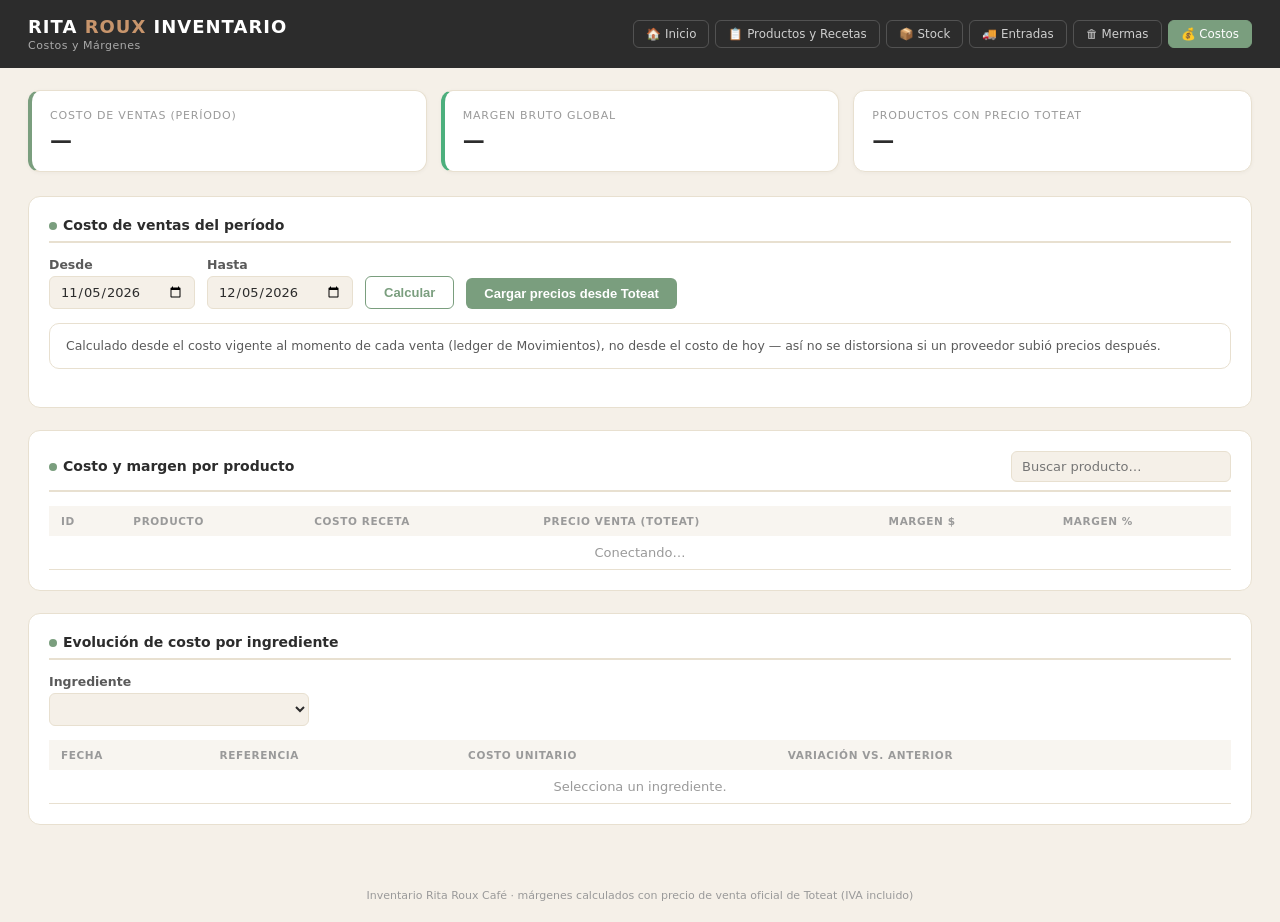
==== costos.html @ f238949b "Add files via upload" ====
<!DOCTYPE html>
<html lang="es">
<head>
<meta charset="UTF-8">
<meta name="viewport" content="width=device-width, initial-scale=1.0">
<title>Costos y Márgenes — Inventario Rita Roux</title>
<link rel="stylesheet" href="theme.css">
</head>
<body>

<header class="app-header">
  <div>
    <div class="logo">Rita <span>Roux</span> Inventario</div>
    <div class="subtitle">Costos y Márgenes</div>
  </div>
  <div class="nav">
    <a href="inicio.html">🏠 Inicio</a>
    <a href="productos-recetas.html">📋 Productos y Recetas</a>
    <a href="stock.html">📦 Stock</a>
    <a href="entradas.html">🚚 Entradas</a>
    <a href="mermas.html">🗑 Mermas</a>
    <a href="costos.html" class="cur">💰 Costos</a>
  </div>
</header>

<div class="container">

  <div class="cards">
    <div class="card accent"><div class="label">Costo de ventas (período)</div><div class="value" id="kpi-costo">—</div></div>
    <div class="card good"><div class="label">Margen bruto global</div><div class="value" id="kpi-margen">—</div></div>
    <div class="card"><div class="label">Productos con precio Toteat</div><div class="value" id="kpi-precios">—</div></div>
  </div>

  <div class="panel">
    <div class="panel-title"><span><span class="dot"></span>Costo de ventas del período</span></div>
    <div class="row">
      <div class="field"><label>Desde</label><input type="date" id="ini"></div>
      <div class="field"><label>Hasta</label><input type="date" id="fin"></div>
      <button class="btn-outline btn" onclick="renderCostoVentas()">Calcular</button>
      <button class="btn" onclick="cargarPreciosToteat()" id="btn-precios">Cargar precios desde Toteat</button>
      <span id="precios-status" style="font-size:12px;color:var(--mid)"></span>
    </div>
    <div class="info-box" style="margin-top:14px">Calculado desde el costo vigente al momento de cada venta (ledger de Movimientos), no desde el costo de hoy — así no se distorsiona si un proveedor subió precios después.</div>
  </div>

  <div class="panel">
    <div class="panel-title">
      <span><span class="dot"></span>Costo y margen por producto</span>
      <input type="text" id="buscar" placeholder="Buscar producto…" style="width:220px" oninput="renderProductos()">
    </div>
    <div class="tbl-wrap">
      <table class="tbl">
        <thead><tr><th>Id</th><th>Producto</th><th class="num">Costo Receta</th><th class="num">Precio Venta (Toteat)</th><th class="num">Margen $</th><th class="num">Margen %</th></tr></thead>
        <tbody id="tbody-prod"><tr><td colspan="6" class="empty">Conectando…</td></tr></tbody>
      </table>
    </div>
  </div>

  <div class="panel">
    <div class="panel-title"><span><span class="dot"></span>Evolución de costo por ingrediente</span></div>
    <div class="row" style="margin-bottom:14px">
      <div class="field" style="width:260px"><label>Ingrediente</label><select id="sel-ing" onchange="renderEvolucion()"></select></div>
    </div>
    <div class="tbl-wrap">
      <table class="tbl">
        <thead><tr><th>Fecha</th><th>Referencia</th><th class="num">Costo Unitario</th><th class="num">Variación vs. anterior</th></tr></thead>
        <tbody id="tbody-evol"><tr><td colspan="4" class="empty">Selecciona un ingrediente.</td></tr></tbody>
      </table>
    </div>
  </div>
</div>

<footer class="app-footer">Inventario Rita Roux Café · márgenes calculados con precio de venta oficial de Toteat (IVA incluido)</footer>

<script src="gsheets.js"></script>
<script>
let RECETAS = {};
let INGREDIENTES = {};
let MOVIMIENTOS = [];
let PRECIOS = {}; // id producto -> price (Toteat)

window.addEventListener('DOMContentLoaded', () => {
  const hoy = new Date();
  document.getElementById('fin').value = hoy.toISOString().slice(0, 10);
  const hace30 = new Date(hoy); hace30.setDate(hoy.getDate() - 30);
  document.getElementById('ini').value = hace30.toISOString().slice(0, 10);
  gsInit(onAuth);
});

async function onAuth() {
  await invInitSheet();
  RECETAS = await invCargarRecetas();
  INGREDIENTES = await invSembrarIngredientesSiVacio(RECETAS);
  MOVIMIENTOS = await invCargarMovimientos();
  llenarSelectIngredientes();
  renderProductos();
  renderCostoVentas();
}

function costoReceta(prod) {
  return (prod.ing || []).reduce((s, i) => s + (parseFloat(String(i.qty).replace(',', '.')) || 0) * (i.costoKilo || 0), 0);
}

async function cargarPreciosToteat() {
  const btn = document.getElementById('btn-precios');
  const status = document.getElementById('precios-status');
  btn.disabled = true; status.textContent = 'Consultando catálogo de Toteat…';
  try {
    const res = await fetch(`${TOTEAT_PROXY_BASE}/api/products`);
    const json = await res.json();
    if (!json.ok) throw new Error(json.msg || 'Error de Toteat');
    PRECIOS = {};
    (json.data || []).forEach(p => { if (!p.isModifier) PRECIOS[String(p.id)] = p.price; });
    status.textContent = `✓ ${Object.keys(PRECIOS).length} precios cargados.`;
    renderProductos();
  } catch (e) {
    status.textContent = '⚠ ' + e.message;
  } finally {
    btn.disabled = false;
  }
}

function renderProductos() {
  const q = (document.getElementById('buscar').value || '').toLowerCase();
  const filas = Object.entries(RECETAS)
    .filter(([pid, p]) => !q || pid.toLowerCase().includes(q) || (p.name || '').toLowerCase().includes(q))
    .map(([pid, p]) => {
      const costo = costoReceta(p);
      const precio = PRECIOS[pid];
      const margenP = precio ? precio - costo : null;
      const margenPct = precio ? (margenP / precio * 100) : null;
      return { pid, nombre: p.name, costo, precio, margenP, margenPct };
    })
    .sort((a, b) => (b.margenPct ?? -999) - (a.margenPct ?? -999));

  document.getElementById('kpi-precios').textContent = Object.keys(PRECIOS).length || '—';

  const conPrecio = filas.filter(f => f.precio);
  if (conPrecio.length) {
    const totalPrecio = conPrecio.reduce((s, f) => s + f.precio, 0);
    const totalMargen = conPrecio.reduce((s, f) => s + f.margenP, 0);
    document.getElementById('kpi-margen').textContent = (totalMargen / totalPrecio * 100).toFixed(1) + '%';
  }

  document.getElementById('tbody-prod').innerHTML = filas.map(f => `
    <tr>
      <td>${f.pid}</td><td>${f.nombre}</td>
      <td class="num">$ ${Math.round(f.costo).toLocaleString('es-CL')}</td>
      <td class="num">${f.precio ? '$ ' + f.precio.toLocaleString('es-CL') : '—'}</td>
      <td class="num">${f.margenP != null ? '$ ' + Math.round(f.margenP).toLocaleString('es-CL') : '—'}</td>
      <td class="num">${f.margenPct != null ? '<span class="pill ' + (f.margenPct >= 70 ? 'ok' : f.margenPct >= 50 ? 'warn' : 'bad') + '">' + f.margenPct.toFixed(1) + '%</span>' : '—'}</td>
    </tr>`).join('') || '<tr><td colspan="6" class="empty">Sin productos.</td></tr>';
}

function renderCostoVentas() {
  const ini = document.getElementById('ini').value;
  const fin = document.getElementById('fin').value;
  const ventas = MOVIMIENTOS.filter(m => {
    if (m.tipo !== MOV.VENTA) return false;
    const f = (m.fecha || '').slice(0, 10);
    return (!ini || f >= ini) && (!fin || f <= fin);
  });
  const total = ventas.reduce((s, m) => s + Math.abs(m.cantidad) * (m.costoUnitario || 0), 0);
  document.getElementById('kpi-costo').textContent = '$ ' + Math.round(total).toLocaleString('es-CL');
}

function llenarSelectIngredientes() {
  const sel = document.getElementById('sel-ing');
  sel.innerHTML = '<option value="">— Selecciona —</option>' + Object.values(INGREDIENTES).sort((a, b) => a.nombre.localeCompare(b.nombre)).map(i => `<option value="${i.id}">${i.nombre}</option>`).join('');
}

function renderEvolucion() {
  const idIng = document.getElementById('sel-ing').value;
  if (!idIng) { document.getElementById('tbody-evol').innerHTML = '<tr><td colspan="4" class="empty">Selecciona un ingrediente.</td></tr>'; return; }
  const hist = MOVIMIENTOS.filter(m => m.idIngrediente === idIng && m.tipo === MOV.ENTRADA && m.costoUnitario)
    .sort((a, b) => a.fecha.localeCompare(b.fecha));

  let anterior = null;
  const filas = hist.map(m => {
    const variacion = anterior ? ((m.costoUnitario - anterior) / anterior * 100) : null;
    anterior = m.costoUnitario;
    return { ...m, variacion };
  });

  document.getElementById('tbody-evol').innerHTML = filas.map(m => `
    <tr>
      <td>${(m.fecha || '').slice(0, 10)}</td><td>${m.referencia}</td>
      <td class="num">$ ${Math.round(m.costoUnitario).toLocaleString('es-CL')}</td>
      <td class="num">${m.variacion != null ? (m.variacion >= 0 ? '+' : '') + m.variacion.toFixed(1) + '%' : '—'}</td>
    </tr>`).join('') || '<tr><td colspan="4" class="empty">Sin entradas con costo registrado para este ingrediente todavía.</td></tr>';
}
</script>
</body>
</html>
---- theme.css ----
/* ════════════════════════════════════════════════════════
   Rita Roux — Inventario · Paleta compartida
   Misma identidad visual que Reportes Toteat (sage/cream)
   ════════════════════════════════════════════════════════ */
:root {
  --sage: #7a9e7e; --sage-dark: #5e7e62; --cream: #f5f0e8; --dark: #2c2c2c; --mid: #5a5a5a;
  --light: #9a9a9a; --card: #ffffff; --border: #e8e0d0;
  --green: #4caf7d; --yellow: #f0a500; --red: #e05252; --accent: #c8956c;
}

* { box-sizing: border-box; margin: 0; padding: 0; }

body { font-family: 'Segoe UI', system-ui, sans-serif; background: var(--cream); color: var(--dark); }

header.app-header {
  background: var(--dark); color: #fff; padding: 16px 28px;
  display: flex; align-items: center; justify-content: space-between; flex-wrap: wrap; gap: 10px;
}
.logo { font-size: 18px; font-weight: 700; letter-spacing: 1px; text-transform: uppercase; }
.logo span { color: var(--accent); }
.subtitle { font-size: 11px; color: #aaa; letter-spacing: .5px; margin-top: 2px; }

.nav { display: flex; gap: 6px; flex-wrap: wrap; }
.nav a { color: #cfcfcf; text-decoration: none; font-size: .74rem; border: 1px solid rgba(255,255,255,.18); padding: 6px 12px; border-radius: 6px; white-space: nowrap; }
.nav a:hover { background: rgba(255,255,255,.08); }
.nav a.cur { background: var(--sage); color: #fff; border-color: var(--sage); }

.container { max-width: 1340px; margin: 0 auto; padding: 22px 28px; }

.cards { display: grid; grid-template-columns: repeat(auto-fit, minmax(170px,1fr)); gap: 14px; margin-bottom: 24px; }
.card { background: var(--card); border: 1px solid var(--border); border-radius: 12px; padding: 18px; box-shadow: 0 1px 4px rgba(0,0,0,.04); }
.card .label { font-size: 11px; text-transform: uppercase; letter-spacing: .8px; color: var(--light); margin-bottom: 6px; }
.card .value { font-size: 22px; font-weight: 700; }
.card .sub { font-size: 11px; color: var(--light); margin-top: 4px; }
.card.warn { border-left: 4px solid var(--yellow); }
.card.bad  { border-left: 4px solid var(--red); }
.card.good { border-left: 4px solid var(--green); }
.card.accent { border-left: 4px solid var(--sage); }

.panel { background: var(--card); border: 1px solid var(--border); border-radius: 12px; padding: 20px; margin-bottom: 22px; }
.panel-title { font-size: 14px; font-weight: 700; margin-bottom: 14px; padding-bottom: 8px; border-bottom: 2px solid var(--border); display: flex; align-items: center; justify-content: space-between; gap: 10px; flex-wrap: wrap; }
.panel-title .dot { width: 8px; height: 8px; border-radius: 50%; background: var(--sage); display: inline-block; margin-right: 6px; }

table.tbl { width: 100%; border-collapse: collapse; font-size: 13px; }
.tbl thead th { background: #f8f5f0; text-align: left; padding: 9px 12px; font-size: 10.5px; text-transform: uppercase; letter-spacing: .6px; color: var(--light); white-space: nowrap; }
.tbl tbody td { padding: 9px 12px; border-bottom: 1px solid var(--border); vertical-align: middle; }
.tbl tbody tr:hover { background: #faf7f2; }
.num { text-align: right; font-variant-numeric: tabular-nums; }
.tbl-wrap { overflow-x: auto; }

.btn { background: var(--sage); color: #fff; border: none; border-radius: 6px; padding: 8px 18px; font-size: 13px; font-weight: 600; cursor: pointer; }
.btn:hover { background: var(--sage-dark); }
.btn:disabled { background: #ccc; cursor: not-allowed; }
.btn-sm { font-size: 11.5px; padding: 5px 12px; }
.btn-outline { background: transparent; color: var(--sage); border: 1px solid var(--sage); }
.btn-outline:hover { background: #f0f5f0; }
.btn-danger { background: var(--red); }
.btn-danger:hover { background: #c03d3d; }

input, select, textarea {
  border: 1px solid var(--border); border-radius: 6px; padding: 7px 10px;
  font-size: 13px; color: var(--dark); background: var(--cream); font-family: inherit;
}
label { font-size: 12.5px; color: var(--mid); font-weight: 600; }
.field { display: flex; flex-direction: column; gap: 4px; }
.row { display: flex; gap: 12px; flex-wrap: wrap; align-items: flex-end; }

.pill { display: inline-block; padding: 2px 9px; border-radius: 10px; font-size: 11px; font-weight: 700; white-space: nowrap; }
.pill.ok   { background: #e8f5ee; color: #2e7d52; }
.pill.warn { background: #fff8e1; color: #b07a00; }
.pill.bad  { background: #fdecea; color: #b03030; }
.pill.mid  { background: #eef0f3; color: #555; }

.modal-overlay { display: none; position: fixed; inset: 0; background: rgba(0,0,0,.45); z-index: 1000; align-items: center; justify-content: center; padding: 20px; }
.modal-overlay.open { display: flex; }
.modal { background: #fff; border-radius: 16px; max-width: 640px; width: 100%; max-height: 88vh; overflow-y: auto; box-shadow: 0 20px 60px rgba(0,0,0,.2); }
.modal.wide { max-width: 880px; }
.modal-header { padding: 18px 22px 14px; border-bottom: 1px solid var(--border); display: flex; justify-content: space-between; align-items: flex-start; position: sticky; top: 0; background: #fff; z-index: 1; }
.modal-header h3 { font-size: 16px; font-weight: 700; }
.modal-body { padding: 18px 22px; }
.close-btn { background: none; border: none; font-size: 22px; cursor: pointer; color: var(--light); }

.info-box { background: #fff; border: 1px solid var(--border); border-radius: 10px; padding: 12px 16px; margin-bottom: 18px; font-size: .78rem; color: var(--mid); line-height: 1.6; }
.info-box b { color: var(--dark); }
.info-box.warn { background: #fff8e1; border-color: #f0d98a; }

.toast { position: fixed; bottom: 20px; right: 20px; background: var(--dark); color: #fff; padding: 12px 18px; border-radius: 8px; font-size: 13px; z-index: 2000; box-shadow: 0 6px 20px rgba(0,0,0,.2); max-width: 360px; }

footer.app-footer { text-align: center; padding: 20px; font-size: 11px; color: var(--light); }

.empty { text-align: center; padding: 24px; color: var(--light); font-size: 13px; }
.tag-del { color: var(--red); cursor: pointer; font-size: 13px; }
.tag-del:hover { text-decoration: underline; }
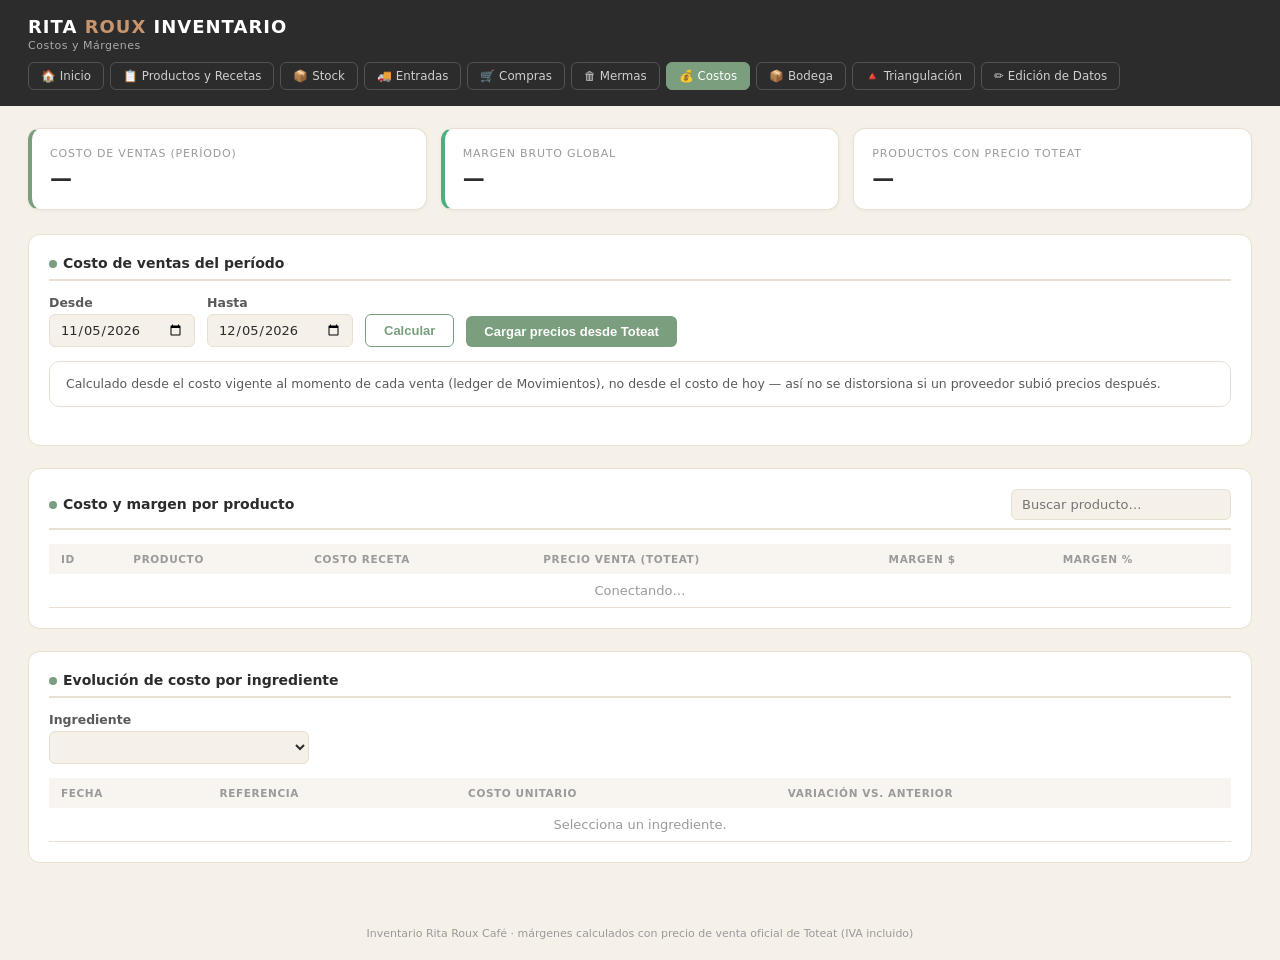
==== commit 22f5bc11: "Add files via upload Actualización general del sistema" ====
--- a/costos.html
+++ b/costos.html
@@ -18,8 +18,12 @@
     <a href="productos-recetas.html">📋 Productos y Recetas</a>
     <a href="stock.html">📦 Stock</a>
     <a href="entradas.html">🚚 Entradas</a>
+    <a href="lista-compras.html">🛒 Compras</a>
     <a href="mermas.html">🗑 Mermas</a>
     <a href="costos.html" class="cur">💰 Costos</a>
+    <a href="estacion.html">📦 Bodega</a>
+    <a href="triangulacion.html">🔺 Triangulación</a>
+    <a href="edicion-datos.html">✏️ Edición de Datos</a>
   </div>
 </header>
 
--- a/theme.css
+++ b/theme.css
@@ -91,3 +91,31 @@
 .empty { text-align: center; padding: 24px; color: var(--light); font-size: 13px; }
 .tag-del { color: var(--red); cursor: pointer; font-size: 13px; }
 .tag-del:hover { text-decoration: underline; }
+
+/* ── Picker de ingredientes amigable (picker.js) — pensado para tablet ── */
+.picker-search { width: 100%; font-size: 16px; padding: 12px 16px; margin-bottom: 10px; }
+.picker-cats { display: flex; gap: 8px; flex-wrap: wrap; margin-bottom: 14px; }
+.picker-cat { background: #fff; border: 1px solid var(--border); border-radius: 20px; padding: 7px 16px; font-size: 13px; color: var(--mid); cursor: pointer; }
+.picker-cat.active { background: var(--sage); color: #fff; border-color: var(--sage); }
+.picker-grid { display: grid; grid-template-columns: repeat(auto-fill, minmax(120px, 1fr)); gap: 10px; max-height: 360px; overflow-y: auto; padding: 4px; }
+.picker-card { background: #fff; border: 2px solid var(--border); border-radius: 14px; padding: 14px 8px; display: flex; flex-direction: column; align-items: center; gap: 4px; cursor: pointer; text-align: center; min-height: 92px; justify-content: center; }
+.picker-card:hover { border-color: var(--sage); }
+.picker-card.sel { background: #eef6ef; border-color: var(--sage); box-shadow: 0 0 0 2px var(--sage) inset; }
+.picker-ic { font-size: 26px; }
+.picker-nm { font-size: 12.5px; font-weight: 700; color: var(--dark); line-height: 1.25; }
+.picker-un { font-size: 10.5px; color: var(--light); }
+
+/* ── Pestañas (Entradas con/sin factura, Edición de Datos, etc.) ── */
+.tabbtn { padding: 9px 18px; border-radius: 8px 8px 0 0; border: 1px solid var(--border); border-bottom: none; background: #f8f5f0; color: var(--mid); font-weight: 600; font-size: 13px; cursor: pointer; }
+.tabbtn.active { background: var(--card); color: var(--dark); }
+
+/* ── Botones grandes táctiles (selección de persona, cantidad, etc.) ── */
+.tap-row { display: flex; gap: 10px; flex-wrap: wrap; }
+.tap-btn { background: #fff; border: 2px solid var(--border); border-radius: 12px; padding: 14px 20px; font-size: 15px; font-weight: 600; color: var(--dark); cursor: pointer; min-width: 90px; text-align: center; }
+.tap-btn.active { background: var(--sage); color: #fff; border-color: var(--sage); }
+.qty-stepper { display: flex; align-items: center; gap: 14px; }
+.qty-stepper button { width: 52px; height: 52px; border-radius: 50%; border: 2px solid var(--sage); background: #fff; color: var(--sage); font-size: 26px; font-weight: 700; cursor: pointer; line-height: 1; }
+.qty-stepper button:active { background: var(--sage); color: #fff; }
+.qty-stepper input { width: 100px; text-align: center; font-size: 24px; font-weight: 700; padding: 10px; }
+.big-btn { font-size: 18px; padding: 16px 28px; border-radius: 12px; width: 100%; }
+.now-clock { font-size: 13px; color: var(--mid); background: #fff; border: 1px solid var(--border); border-radius: 10px; padding: 10px 16px; display: inline-block; }
